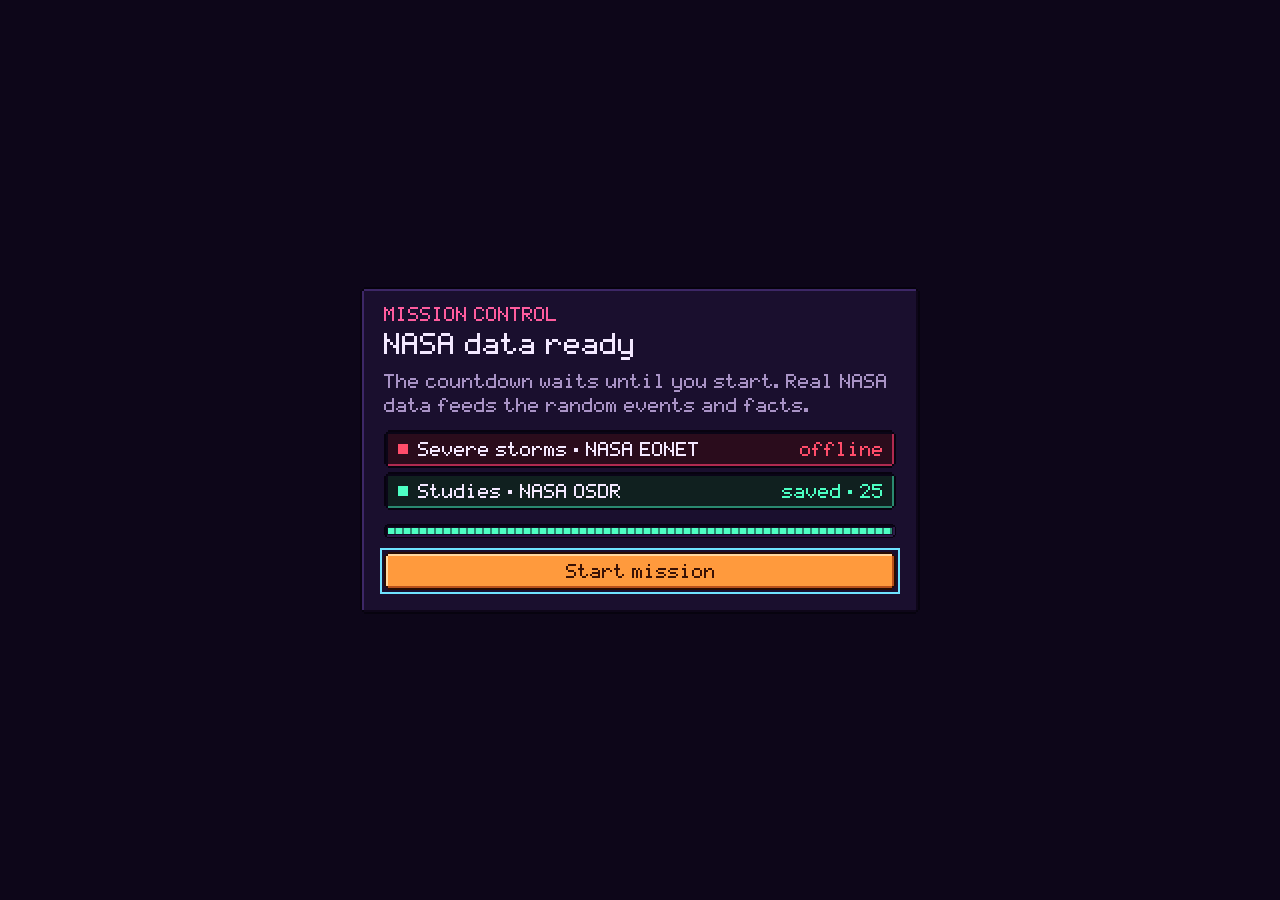
==== index.html @ 943d7151 "First Mission: On the Ground, pixel-art launch prep game Browser game for NASA Space Apps 2026 (Juni" ====
<!doctype html>
<html lang="en">
<head>
  <meta charset="utf-8">
  <meta name="viewport" content="width=device-width, initial-scale=1">
  <title>First Mission: On the Ground</title>
  <link rel="stylesheet" href="style.css">
</head>
<body>
  <main class="game">
    <header class="topbar">
      <div>
        <h1 class="px">First Mission: On the Ground</h1>
        <p id="level-name" class="px"></p>
      </div>
      <button id="mute-btn" class="icon-btn px" aria-label="Toggle sound">SOUND ON</button>
    </header>

    <div class="layout">
      <div class="col-main">
        <div class="scene-wrap">
          <canvas id="scene" width="640" height="360"></canvas>
          <div class="scene-wx"><span id="wx" class="px">NASA DATA: CONNECTING...</span></div>
          <div class="scene-timer"><span class="px">T-</span><strong id="timer" class="timer px">--:--</strong></div>
        </div>

        <section class="radio" aria-live="polite">
          <canvas id="portrait" width="48" height="48" aria-hidden="true"></canvas>
          <div class="radio-body">
            <p class="radio-who px">FLIGHT CONTROL · CH 1</p>
            <p id="radio"></p>
            <canvas id="radio-canvas" width="1" height="1" aria-hidden="true"></canvas>
          </div>
        </section>
      </div>

      <div class="col-side">
        <section class="hud">
          <div class="stat" id="stability-stat">
            <span class="stat-label px">Stability</span>
            <div class="bar"><div class="ghost"></div><div id="stability-bar" class="fill"></div></div>
          </div>
          <div class="stat" id="fuel-stat">
            <span class="stat-label px">Fuel</span>
            <div class="bar"><div class="ghost"></div><div id="fuel-bar" class="fill"></div></div>
          </div>
        </section>

        <section>
          <h2 class="px">Launch checklist</h2>
          <ul id="checklist" class="checklist"></ul>
          <button id="launch-btn" class="primary px" disabled>Request launch</button>
          <p id="status" class="pxw"></p>
        </section>

        <section>
          <h2 class="px">Supplies</h2>
          <div id="supplies" class="supplies"></div>
          <p id="hint" class="pxw"></p>
        </section>

        <details class="log">
          <summary><span class="px">Mission log</span></summary>
          <ol id="log"></ol>
        </details>
      </div>
    </div>

    <footer><span id="wx-credit">Connecting to NASA data feeds...</span> Art and sound generated in code.</footer>
  </main>

  <div id="flash" aria-hidden="true"></div>

  <div id="boot" class="overlay boot">
    <div class="overlay-box boot-box">
      <p class="overlay-kicker boot-kicker px">MISSION CONTROL</p>
      <h2 id="boot-title" class="px">Connecting to NASA</h2>
      <p class="boot-sub pxw">The countdown waits until you start. Real NASA data feeds the random events and facts.</p>
      <ul id="boot-list" class="boot-list">
        <li data-feed="flares"><span class="boot-dot"></span><span class="boot-name px">Solar flares · NASA DONKI</span><span class="boot-st px">connecting...</span></li>
        <li data-feed="storms"><span class="boot-dot"></span><span class="boot-name px">Severe storms · NASA EONET</span><span class="boot-st px">connecting...</span></li>
        <li data-feed="studies"><span class="boot-dot"></span><span class="boot-name px">Studies · NASA OSDR</span><span class="boot-st px">connecting...</span></li>
      </ul>
      <div class="boot-bar"><div></div></div>
      <button id="boot-start" class="primary px" disabled>Loading NASA data...</button>
      <button id="boot-skip" class="icon-btn px">Start without waiting</button>
    </div>
  </div>

  <div id="repair" class="overlay repair-overlay" hidden>
    <div class="overlay-box">
      <p class="overlay-kicker px">EMERGENCY REPAIR</p>
      <h2 id="repair-title" class="px"></h2>
      <canvas id="repair-canvas" width="640" height="320"></canvas>
      <p id="repair-help" class="pxw"></p>
      <div id="stamp" class="px" hidden></div>
    </div>
  </div>

  <div id="launch-count" class="overlay count-overlay" hidden aria-live="assertive"></div>

  <div id="end" class="overlay" hidden>
    <div class="overlay-box end-box">
      <p class="overlay-kicker px" id="end-kicker"></p>
      <h2 id="end-title" class="px"></h2>
      <p id="end-stars" class="stars"></p>
      <p id="end-msg" class="pxw"></p>
      <button id="end-btn" class="primary px"></button>
    </div>
  </div>

  <script src="src/config.js"></script>
  <script src="src/sfx.js"></script>
  <script src="src/pixeltext.js"></script>
  <script src="src/failures.js"></script>
  <script src="src/events.js"></script>
  <script src="data/osdr-studies.js"></script>
  <script src="src/levels.js"></script>
  <script src="src/minigames.js"></script>
  <script src="src/game.js"></script>
  <script src="src/render.js"></script>
  <script src="src/main.js"></script>
</body>
</html>
---- style.css ----
:root {
  --f-panel: url("data:image/svg+xml,%3Csvg%20xmlns%3D%22http%3A//www.w3.org/2000/svg%22%20width%3D%2212%22%20height%3D%2212%22%20shape-rendering%3D%22crispEdges%22%3E%3Crect%20x%3D%222%22%20y%3D%222%22%20width%3D%228%22%20height%3D%228%22%20fill%3D%22%231a0f2e%22/%3E%3Crect%20x%3D%222%22%20y%3D%221%22%20width%3D%228%22%20height%3D%221%22%20fill%3D%22%233d2766%22/%3E%3Crect%20x%3D%221%22%20y%3D%222%22%20width%3D%221%22%20height%3D%228%22%20fill%3D%22%233d2766%22/%3E%3Crect%20x%3D%222%22%20y%3D%2210%22%20width%3D%228%22%20height%3D%221%22%20fill%3D%22%230e0619%22/%3E%3Crect%20x%3D%2210%22%20y%3D%222%22%20width%3D%221%22%20height%3D%228%22%20fill%3D%22%230e0619%22/%3E%3Crect%20x%3D%222%22%20y%3D%220%22%20width%3D%228%22%20height%3D%221%22%20fill%3D%22%2307030f%22/%3E%3Crect%20x%3D%222%22%20y%3D%2211%22%20width%3D%228%22%20height%3D%221%22%20fill%3D%22%2307030f%22/%3E%3Crect%20x%3D%220%22%20y%3D%222%22%20width%3D%221%22%20height%3D%228%22%20fill%3D%22%2307030f%22/%3E%3Crect%20x%3D%2211%22%20y%3D%222%22%20width%3D%221%22%20height%3D%228%22%20fill%3D%22%2307030f%22/%3E%3Crect%20x%3D%221%22%20y%3D%221%22%20width%3D%221%22%20height%3D%221%22%20fill%3D%22%2307030f%22/%3E%3Crect%20x%3D%2210%22%20y%3D%221%22%20width%3D%221%22%20height%3D%221%22%20fill%3D%22%2307030f%22/%3E%3Crect%20x%3D%221%22%20y%3D%2210%22%20width%3D%221%22%20height%3D%221%22%20fill%3D%22%2307030f%22/%3E%3Crect%20x%3D%2210%22%20y%3D%2210%22%20width%3D%221%22%20height%3D%221%22%20fill%3D%22%2307030f%22/%3E%3C/svg%3E");
  --f-well: url("data:image/svg+xml,%3Csvg%20xmlns%3D%22http%3A//www.w3.org/2000/svg%22%20width%3D%2212%22%20height%3D%2212%22%20shape-rendering%3D%22crispEdges%22%3E%3Crect%20x%3D%222%22%20y%3D%222%22%20width%3D%228%22%20height%3D%228%22%20fill%3D%22%23140b25%22/%3E%3Crect%20x%3D%222%22%20y%3D%221%22%20width%3D%228%22%20height%3D%221%22%20fill%3D%22%230a0517%22/%3E%3Crect%20x%3D%221%22%20y%3D%222%22%20width%3D%221%22%20height%3D%228%22%20fill%3D%22%230a0517%22/%3E%3Crect%20x%3D%222%22%20y%3D%2210%22%20width%3D%228%22%20height%3D%221%22%20fill%3D%22%232c1c48%22/%3E%3Crect%20x%3D%2210%22%20y%3D%222%22%20width%3D%221%22%20height%3D%228%22%20fill%3D%22%232c1c48%22/%3E%3Crect%20x%3D%222%22%20y%3D%220%22%20width%3D%228%22%20height%3D%221%22%20fill%3D%22%2307030f%22/%3E%3Crect%20x%3D%222%22%20y%3D%2211%22%20width%3D%228%22%20height%3D%221%22%20fill%3D%22%2307030f%22/%3E%3Crect%20x%3D%220%22%20y%3D%222%22%20width%3D%221%22%20height%3D%228%22%20fill%3D%22%2307030f%22/%3E%3Crect%20x%3D%2211%22%20y%3D%222%22%20width%3D%221%22%20height%3D%228%22%20fill%3D%22%2307030f%22/%3E%3Crect%20x%3D%221%22%20y%3D%221%22%20width%3D%221%22%20height%3D%221%22%20fill%3D%22%2307030f%22/%3E%3Crect%20x%3D%2210%22%20y%3D%221%22%20width%3D%221%22%20height%3D%221%22%20fill%3D%22%2307030f%22/%3E%3Crect%20x%3D%221%22%20y%3D%2210%22%20width%3D%221%22%20height%3D%221%22%20fill%3D%22%2307030f%22/%3E%3Crect%20x%3D%2210%22%20y%3D%2210%22%20width%3D%221%22%20height%3D%221%22%20fill%3D%22%2307030f%22/%3E%3C/svg%3E");
  --f-well-ok: url("data:image/svg+xml,%3Csvg%20xmlns%3D%22http%3A//www.w3.org/2000/svg%22%20width%3D%2212%22%20height%3D%2212%22%20shape-rendering%3D%22crispEdges%22%3E%3Crect%20x%3D%222%22%20y%3D%222%22%20width%3D%228%22%20height%3D%228%22%20fill%3D%22%2310201f%22/%3E%3Crect%20x%3D%222%22%20y%3D%221%22%20width%3D%228%22%20height%3D%221%22%20fill%3D%22%230a0517%22/%3E%3Crect%20x%3D%221%22%20y%3D%222%22%20width%3D%221%22%20height%3D%228%22%20fill%3D%22%230a0517%22/%3E%3Crect%20x%3D%222%22%20y%3D%2210%22%20width%3D%228%22%20height%3D%221%22%20fill%3D%22%232a8a70%22/%3E%3Crect%20x%3D%2210%22%20y%3D%222%22%20width%3D%221%22%20height%3D%228%22%20fill%3D%22%232a8a70%22/%3E%3Crect%20x%3D%222%22%20y%3D%220%22%20width%3D%228%22%20height%3D%221%22%20fill%3D%22%2307030f%22/%3E%3Crect%20x%3D%222%22%20y%3D%2211%22%20width%3D%228%22%20height%3D%221%22%20fill%3D%22%2307030f%22/%3E%3Crect%20x%3D%220%22%20y%3D%222%22%20width%3D%221%22%20height%3D%228%22%20fill%3D%22%2307030f%22/%3E%3Crect%20x%3D%2211%22%20y%3D%222%22%20width%3D%221%22%20height%3D%228%22%20fill%3D%22%2307030f%22/%3E%3Crect%20x%3D%221%22%20y%3D%221%22%20width%3D%221%22%20height%3D%221%22%20fill%3D%22%2307030f%22/%3E%3Crect%20x%3D%2210%22%20y%3D%221%22%20width%3D%221%22%20height%3D%221%22%20fill%3D%22%2307030f%22/%3E%3Crect%20x%3D%221%22%20y%3D%2210%22%20width%3D%221%22%20height%3D%221%22%20fill%3D%22%2307030f%22/%3E%3Crect%20x%3D%2210%22%20y%3D%2210%22%20width%3D%221%22%20height%3D%221%22%20fill%3D%22%2307030f%22/%3E%3C/svg%3E");
  --f-well-bad: url("data:image/svg+xml,%3Csvg%20xmlns%3D%22http%3A//www.w3.org/2000/svg%22%20width%3D%2212%22%20height%3D%2212%22%20shape-rendering%3D%22crispEdges%22%3E%3Crect%20x%3D%222%22%20y%3D%222%22%20width%3D%228%22%20height%3D%228%22%20fill%3D%22%232a0c1c%22/%3E%3Crect%20x%3D%222%22%20y%3D%221%22%20width%3D%228%22%20height%3D%221%22%20fill%3D%22%230a0517%22/%3E%3Crect%20x%3D%221%22%20y%3D%222%22%20width%3D%221%22%20height%3D%228%22%20fill%3D%22%230a0517%22/%3E%3Crect%20x%3D%222%22%20y%3D%2210%22%20width%3D%228%22%20height%3D%221%22%20fill%3D%22%23b02a50%22/%3E%3Crect%20x%3D%2210%22%20y%3D%222%22%20width%3D%221%22%20height%3D%228%22%20fill%3D%22%23b02a50%22/%3E%3Crect%20x%3D%222%22%20y%3D%220%22%20width%3D%228%22%20height%3D%221%22%20fill%3D%22%2307030f%22/%3E%3Crect%20x%3D%222%22%20y%3D%2211%22%20width%3D%228%22%20height%3D%221%22%20fill%3D%22%2307030f%22/%3E%3Crect%20x%3D%220%22%20y%3D%222%22%20width%3D%221%22%20height%3D%228%22%20fill%3D%22%2307030f%22/%3E%3Crect%20x%3D%2211%22%20y%3D%222%22%20width%3D%221%22%20height%3D%228%22%20fill%3D%22%2307030f%22/%3E%3Crect%20x%3D%221%22%20y%3D%221%22%20width%3D%221%22%20height%3D%221%22%20fill%3D%22%2307030f%22/%3E%3Crect%20x%3D%2210%22%20y%3D%221%22%20width%3D%221%22%20height%3D%221%22%20fill%3D%22%2307030f%22/%3E%3Crect%20x%3D%221%22%20y%3D%2210%22%20width%3D%221%22%20height%3D%221%22%20fill%3D%22%2307030f%22/%3E%3Crect%20x%3D%2210%22%20y%3D%2210%22%20width%3D%221%22%20height%3D%221%22%20fill%3D%22%2307030f%22/%3E%3C/svg%3E");
  --f-well-scan: url("data:image/svg+xml,%3Csvg%20xmlns%3D%22http%3A//www.w3.org/2000/svg%22%20width%3D%2212%22%20height%3D%2212%22%20shape-rendering%3D%22crispEdges%22%3E%3Crect%20x%3D%222%22%20y%3D%222%22%20width%3D%228%22%20height%3D%228%22%20fill%3D%22%230f1a2c%22/%3E%3Crect%20x%3D%222%22%20y%3D%221%22%20width%3D%228%22%20height%3D%221%22%20fill%3D%22%230a0517%22/%3E%3Crect%20x%3D%221%22%20y%3D%222%22%20width%3D%221%22%20height%3D%228%22%20fill%3D%22%230a0517%22/%3E%3Crect%20x%3D%222%22%20y%3D%2210%22%20width%3D%228%22%20height%3D%221%22%20fill%3D%22%233a8ab0%22/%3E%3Crect%20x%3D%2210%22%20y%3D%222%22%20width%3D%221%22%20height%3D%228%22%20fill%3D%22%233a8ab0%22/%3E%3Crect%20x%3D%222%22%20y%3D%220%22%20width%3D%228%22%20height%3D%221%22%20fill%3D%22%2307030f%22/%3E%3Crect%20x%3D%222%22%20y%3D%2211%22%20width%3D%228%22%20height%3D%221%22%20fill%3D%22%2307030f%22/%3E%3Crect%20x%3D%220%22%20y%3D%222%22%20width%3D%221%22%20height%3D%228%22%20fill%3D%22%2307030f%22/%3E%3Crect%20x%3D%2211%22%20y%3D%222%22%20width%3D%221%22%20height%3D%228%22%20fill%3D%22%2307030f%22/%3E%3Crect%20x%3D%221%22%20y%3D%221%22%20width%3D%221%22%20height%3D%221%22%20fill%3D%22%2307030f%22/%3E%3Crect%20x%3D%2210%22%20y%3D%221%22%20width%3D%221%22%20height%3D%221%22%20fill%3D%22%2307030f%22/%3E%3Crect%20x%3D%221%22%20y%3D%2210%22%20width%3D%221%22%20height%3D%221%22%20fill%3D%22%2307030f%22/%3E%3Crect%20x%3D%2210%22%20y%3D%2210%22%20width%3D%221%22%20height%3D%221%22%20fill%3D%22%2307030f%22/%3E%3C/svg%3E");
  --f-well-warn: url("data:image/svg+xml,%3Csvg%20xmlns%3D%22http%3A//www.w3.org/2000/svg%22%20width%3D%2212%22%20height%3D%2212%22%20shape-rendering%3D%22crispEdges%22%3E%3Crect%20x%3D%222%22%20y%3D%222%22%20width%3D%228%22%20height%3D%228%22%20fill%3D%22%23221a0c%22/%3E%3Crect%20x%3D%222%22%20y%3D%221%22%20width%3D%228%22%20height%3D%221%22%20fill%3D%22%230a0517%22/%3E%3Crect%20x%3D%221%22%20y%3D%222%22%20width%3D%221%22%20height%3D%228%22%20fill%3D%22%230a0517%22/%3E%3Crect%20x%3D%222%22%20y%3D%2210%22%20width%3D%228%22%20height%3D%221%22%20fill%3D%22%23b08a2a%22/%3E%3Crect%20x%3D%2210%22%20y%3D%222%22%20width%3D%221%22%20height%3D%228%22%20fill%3D%22%23b08a2a%22/%3E%3Crect%20x%3D%222%22%20y%3D%220%22%20width%3D%228%22%20height%3D%221%22%20fill%3D%22%2307030f%22/%3E%3Crect%20x%3D%222%22%20y%3D%2211%22%20width%3D%228%22%20height%3D%221%22%20fill%3D%22%2307030f%22/%3E%3Crect%20x%3D%220%22%20y%3D%222%22%20width%3D%221%22%20height%3D%228%22%20fill%3D%22%2307030f%22/%3E%3Crect%20x%3D%2211%22%20y%3D%222%22%20width%3D%221%22%20height%3D%228%22%20fill%3D%22%2307030f%22/%3E%3Crect%20x%3D%221%22%20y%3D%221%22%20width%3D%221%22%20height%3D%221%22%20fill%3D%22%2307030f%22/%3E%3Crect%20x%3D%2210%22%20y%3D%221%22%20width%3D%221%22%20height%3D%221%22%20fill%3D%22%2307030f%22/%3E%3Crect%20x%3D%221%22%20y%3D%2210%22%20width%3D%221%22%20height%3D%221%22%20fill%3D%22%2307030f%22/%3E%3Crect%20x%3D%2210%22%20y%3D%2210%22%20width%3D%221%22%20height%3D%221%22%20fill%3D%22%2307030f%22/%3E%3C/svg%3E");
  --f-btn: url("data:image/svg+xml,%3Csvg%20xmlns%3D%22http%3A//www.w3.org/2000/svg%22%20width%3D%2212%22%20height%3D%2212%22%20shape-rendering%3D%22crispEdges%22%3E%3Crect%20x%3D%222%22%20y%3D%222%22%20width%3D%228%22%20height%3D%228%22%20fill%3D%22%232e1b4d%22/%3E%3Crect%20x%3D%222%22%20y%3D%221%22%20width%3D%228%22%20height%3D%221%22%20fill%3D%22%236a4a9a%22/%3E%3Crect%20x%3D%221%22%20y%3D%222%22%20width%3D%221%22%20height%3D%228%22%20fill%3D%22%236a4a9a%22/%3E%3Crect%20x%3D%222%22%20y%3D%2210%22%20width%3D%228%22%20height%3D%221%22%20fill%3D%22%23170d2a%22/%3E%3Crect%20x%3D%2210%22%20y%3D%222%22%20width%3D%221%22%20height%3D%228%22%20fill%3D%22%23170d2a%22/%3E%3Crect%20x%3D%222%22%20y%3D%220%22%20width%3D%228%22%20height%3D%221%22%20fill%3D%22%2307030f%22/%3E%3Crect%20x%3D%222%22%20y%3D%2211%22%20width%3D%228%22%20height%3D%221%22%20fill%3D%22%2307030f%22/%3E%3Crect%20x%3D%220%22%20y%3D%222%22%20width%3D%221%22%20height%3D%228%22%20fill%3D%22%2307030f%22/%3E%3Crect%20x%3D%2211%22%20y%3D%222%22%20width%3D%221%22%20height%3D%228%22%20fill%3D%22%2307030f%22/%3E%3Crect%20x%3D%221%22%20y%3D%221%22%20width%3D%221%22%20height%3D%221%22%20fill%3D%22%2307030f%22/%3E%3Crect%20x%3D%2210%22%20y%3D%221%22%20width%3D%221%22%20height%3D%221%22%20fill%3D%22%2307030f%22/%3E%3Crect%20x%3D%221%22%20y%3D%2210%22%20width%3D%221%22%20height%3D%221%22%20fill%3D%22%2307030f%22/%3E%3Crect%20x%3D%2210%22%20y%3D%2210%22%20width%3D%221%22%20height%3D%221%22%20fill%3D%22%2307030f%22/%3E%3C/svg%3E");
  --f-btn-hi: url("data:image/svg+xml,%3Csvg%20xmlns%3D%22http%3A//www.w3.org/2000/svg%22%20width%3D%2212%22%20height%3D%2212%22%20shape-rendering%3D%22crispEdges%22%3E%3Crect%20x%3D%222%22%20y%3D%222%22%20width%3D%228%22%20height%3D%228%22%20fill%3D%22%233d2566%22/%3E%3Crect%20x%3D%222%22%20y%3D%221%22%20width%3D%228%22%20height%3D%221%22%20fill%3D%22%239a78cf%22/%3E%3Crect%20x%3D%221%22%20y%3D%222%22%20width%3D%221%22%20height%3D%228%22%20fill%3D%22%239a78cf%22/%3E%3Crect%20x%3D%222%22%20y%3D%2210%22%20width%3D%228%22%20height%3D%221%22%20fill%3D%22%231d1036%22/%3E%3Crect%20x%3D%2210%22%20y%3D%222%22%20width%3D%221%22%20height%3D%228%22%20fill%3D%22%231d1036%22/%3E%3Crect%20x%3D%222%22%20y%3D%220%22%20width%3D%228%22%20height%3D%221%22%20fill%3D%22%2307030f%22/%3E%3Crect%20x%3D%222%22%20y%3D%2211%22%20width%3D%228%22%20height%3D%221%22%20fill%3D%22%2307030f%22/%3E%3Crect%20x%3D%220%22%20y%3D%222%22%20width%3D%221%22%20height%3D%228%22%20fill%3D%22%2307030f%22/%3E%3Crect%20x%3D%2211%22%20y%3D%222%22%20width%3D%221%22%20height%3D%228%22%20fill%3D%22%2307030f%22/%3E%3Crect%20x%3D%221%22%20y%3D%221%22%20width%3D%221%22%20height%3D%221%22%20fill%3D%22%2307030f%22/%3E%3Crect%20x%3D%2210%22%20y%3D%221%22%20width%3D%221%22%20height%3D%221%22%20fill%3D%22%2307030f%22/%3E%3Crect%20x%3D%221%22%20y%3D%2210%22%20width%3D%221%22%20height%3D%221%22%20fill%3D%22%2307030f%22/%3E%3Crect%20x%3D%2210%22%20y%3D%2210%22%20width%3D%221%22%20height%3D%221%22%20fill%3D%22%2307030f%22/%3E%3C/svg%3E");
  --f-btn-down: url("data:image/svg+xml,%3Csvg%20xmlns%3D%22http%3A//www.w3.org/2000/svg%22%20width%3D%2212%22%20height%3D%2212%22%20shape-rendering%3D%22crispEdges%22%3E%3Crect%20x%3D%222%22%20y%3D%222%22%20width%3D%228%22%20height%3D%228%22%20fill%3D%22%2324153d%22/%3E%3Crect%20x%3D%222%22%20y%3D%221%22%20width%3D%228%22%20height%3D%221%22%20fill%3D%22%23170d2a%22/%3E%3Crect%20x%3D%221%22%20y%3D%222%22%20width%3D%221%22%20height%3D%228%22%20fill%3D%22%23170d2a%22/%3E%3Crect%20x%3D%222%22%20y%3D%2210%22%20width%3D%228%22%20height%3D%221%22%20fill%3D%22%234a3270%22/%3E%3Crect%20x%3D%2210%22%20y%3D%222%22%20width%3D%221%22%20height%3D%228%22%20fill%3D%22%234a3270%22/%3E%3Crect%20x%3D%222%22%20y%3D%220%22%20width%3D%228%22%20height%3D%221%22%20fill%3D%22%2307030f%22/%3E%3Crect%20x%3D%222%22%20y%3D%2211%22%20width%3D%228%22%20height%3D%221%22%20fill%3D%22%2307030f%22/%3E%3Crect%20x%3D%220%22%20y%3D%222%22%20width%3D%221%22%20height%3D%228%22%20fill%3D%22%2307030f%22/%3E%3Crect%20x%3D%2211%22%20y%3D%222%22%20width%3D%221%22%20height%3D%228%22%20fill%3D%22%2307030f%22/%3E%3Crect%20x%3D%221%22%20y%3D%221%22%20width%3D%221%22%20height%3D%221%22%20fill%3D%22%2307030f%22/%3E%3Crect%20x%3D%2210%22%20y%3D%221%22%20width%3D%221%22%20height%3D%221%22%20fill%3D%22%2307030f%22/%3E%3Crect%20x%3D%221%22%20y%3D%2210%22%20width%3D%221%22%20height%3D%221%22%20fill%3D%22%2307030f%22/%3E%3Crect%20x%3D%2210%22%20y%3D%2210%22%20width%3D%221%22%20height%3D%221%22%20fill%3D%22%2307030f%22/%3E%3C/svg%3E");
  --f-primary: url("data:image/svg+xml,%3Csvg%20xmlns%3D%22http%3A//www.w3.org/2000/svg%22%20width%3D%2212%22%20height%3D%2212%22%20shape-rendering%3D%22crispEdges%22%3E%3Crect%20x%3D%222%22%20y%3D%222%22%20width%3D%228%22%20height%3D%228%22%20fill%3D%22%23ff9a3d%22/%3E%3Crect%20x%3D%222%22%20y%3D%221%22%20width%3D%228%22%20height%3D%221%22%20fill%3D%22%23ffd8a0%22/%3E%3Crect%20x%3D%221%22%20y%3D%222%22%20width%3D%221%22%20height%3D%228%22%20fill%3D%22%23ffd8a0%22/%3E%3Crect%20x%3D%222%22%20y%3D%2210%22%20width%3D%228%22%20height%3D%221%22%20fill%3D%22%23b8501a%22/%3E%3Crect%20x%3D%2210%22%20y%3D%222%22%20width%3D%221%22%20height%3D%228%22%20fill%3D%22%23b8501a%22/%3E%3Crect%20x%3D%222%22%20y%3D%220%22%20width%3D%228%22%20height%3D%221%22%20fill%3D%22%232a0c02%22/%3E%3Crect%20x%3D%222%22%20y%3D%2211%22%20width%3D%228%22%20height%3D%221%22%20fill%3D%22%232a0c02%22/%3E%3Crect%20x%3D%220%22%20y%3D%222%22%20width%3D%221%22%20height%3D%228%22%20fill%3D%22%232a0c02%22/%3E%3Crect%20x%3D%2211%22%20y%3D%222%22%20width%3D%221%22%20height%3D%228%22%20fill%3D%22%232a0c02%22/%3E%3Crect%20x%3D%221%22%20y%3D%221%22%20width%3D%221%22%20height%3D%221%22%20fill%3D%22%232a0c02%22/%3E%3Crect%20x%3D%2210%22%20y%3D%221%22%20width%3D%221%22%20height%3D%221%22%20fill%3D%22%232a0c02%22/%3E%3Crect%20x%3D%221%22%20y%3D%2210%22%20width%3D%221%22%20height%3D%221%22%20fill%3D%22%232a0c02%22/%3E%3Crect%20x%3D%2210%22%20y%3D%2210%22%20width%3D%221%22%20height%3D%221%22%20fill%3D%22%232a0c02%22/%3E%3C/svg%3E");
  --f-primary-hi: url("data:image/svg+xml,%3Csvg%20xmlns%3D%22http%3A//www.w3.org/2000/svg%22%20width%3D%2212%22%20height%3D%2212%22%20shape-rendering%3D%22crispEdges%22%3E%3Crect%20x%3D%222%22%20y%3D%222%22%20width%3D%228%22%20height%3D%228%22%20fill%3D%22%23ffb066%22/%3E%3Crect%20x%3D%222%22%20y%3D%221%22%20width%3D%228%22%20height%3D%221%22%20fill%3D%22%23ffe8c8%22/%3E%3Crect%20x%3D%221%22%20y%3D%222%22%20width%3D%221%22%20height%3D%228%22%20fill%3D%22%23ffe8c8%22/%3E%3Crect%20x%3D%222%22%20y%3D%2210%22%20width%3D%228%22%20height%3D%221%22%20fill%3D%22%23c86020%22/%3E%3Crect%20x%3D%2210%22%20y%3D%222%22%20width%3D%221%22%20height%3D%228%22%20fill%3D%22%23c86020%22/%3E%3Crect%20x%3D%222%22%20y%3D%220%22%20width%3D%228%22%20height%3D%221%22%20fill%3D%22%232a0c02%22/%3E%3Crect%20x%3D%222%22%20y%3D%2211%22%20width%3D%228%22%20height%3D%221%22%20fill%3D%22%232a0c02%22/%3E%3Crect%20x%3D%220%22%20y%3D%222%22%20width%3D%221%22%20height%3D%228%22%20fill%3D%22%232a0c02%22/%3E%3Crect%20x%3D%2211%22%20y%3D%222%22%20width%3D%221%22%20height%3D%228%22%20fill%3D%22%232a0c02%22/%3E%3Crect%20x%3D%221%22%20y%3D%221%22%20width%3D%221%22%20height%3D%221%22%20fill%3D%22%232a0c02%22/%3E%3Crect%20x%3D%2210%22%20y%3D%221%22%20width%3D%221%22%20height%3D%221%22%20fill%3D%22%232a0c02%22/%3E%3Crect%20x%3D%221%22%20y%3D%2210%22%20width%3D%221%22%20height%3D%221%22%20fill%3D%22%232a0c02%22/%3E%3Crect%20x%3D%2210%22%20y%3D%2210%22%20width%3D%221%22%20height%3D%221%22%20fill%3D%22%232a0c02%22/%3E%3C/svg%3E");
  --f-primary-down: url("data:image/svg+xml,%3Csvg%20xmlns%3D%22http%3A//www.w3.org/2000/svg%22%20width%3D%2212%22%20height%3D%2212%22%20shape-rendering%3D%22crispEdges%22%3E%3Crect%20x%3D%222%22%20y%3D%222%22%20width%3D%228%22%20height%3D%228%22%20fill%3D%22%23f08a30%22/%3E%3Crect%20x%3D%222%22%20y%3D%221%22%20width%3D%228%22%20height%3D%221%22%20fill%3D%22%23b8501a%22/%3E%3Crect%20x%3D%221%22%20y%3D%222%22%20width%3D%221%22%20height%3D%228%22%20fill%3D%22%23b8501a%22/%3E%3Crect%20x%3D%222%22%20y%3D%2210%22%20width%3D%228%22%20height%3D%221%22%20fill%3D%22%23ffd8a0%22/%3E%3Crect%20x%3D%2210%22%20y%3D%222%22%20width%3D%221%22%20height%3D%228%22%20fill%3D%22%23ffd8a0%22/%3E%3Crect%20x%3D%222%22%20y%3D%220%22%20width%3D%228%22%20height%3D%221%22%20fill%3D%22%232a0c02%22/%3E%3Crect%20x%3D%222%22%20y%3D%2211%22%20width%3D%228%22%20height%3D%221%22%20fill%3D%22%232a0c02%22/%3E%3Crect%20x%3D%220%22%20y%3D%222%22%20width%3D%221%22%20height%3D%228%22%20fill%3D%22%232a0c02%22/%3E%3Crect%20x%3D%2211%22%20y%3D%222%22%20width%3D%221%22%20height%3D%228%22%20fill%3D%22%232a0c02%22/%3E%3Crect%20x%3D%221%22%20y%3D%221%22%20width%3D%221%22%20height%3D%221%22%20fill%3D%22%232a0c02%22/%3E%3Crect%20x%3D%2210%22%20y%3D%221%22%20width%3D%221%22%20height%3D%221%22%20fill%3D%22%232a0c02%22/%3E%3Crect%20x%3D%221%22%20y%3D%2210%22%20width%3D%221%22%20height%3D%221%22%20fill%3D%22%232a0c02%22/%3E%3Crect%20x%3D%2210%22%20y%3D%2210%22%20width%3D%221%22%20height%3D%221%22%20fill%3D%22%232a0c02%22/%3E%3C/svg%3E");
  --f-alarm: url("data:image/svg+xml,%3Csvg%20xmlns%3D%22http%3A//www.w3.org/2000/svg%22%20width%3D%2212%22%20height%3D%2212%22%20shape-rendering%3D%22crispEdges%22%3E%3Crect%20x%3D%222%22%20y%3D%222%22%20width%3D%228%22%20height%3D%228%22%20fill%3D%22%232a0c1c%22/%3E%3Crect%20x%3D%222%22%20y%3D%221%22%20width%3D%228%22%20height%3D%221%22%20fill%3D%22%23a0284c%22/%3E%3Crect%20x%3D%221%22%20y%3D%222%22%20width%3D%221%22%20height%3D%228%22%20fill%3D%22%23a0284c%22/%3E%3Crect%20x%3D%222%22%20y%3D%2210%22%20width%3D%228%22%20height%3D%221%22%20fill%3D%22%23140510%22/%3E%3Crect%20x%3D%2210%22%20y%3D%222%22%20width%3D%221%22%20height%3D%228%22%20fill%3D%22%23140510%22/%3E%3Crect%20x%3D%222%22%20y%3D%220%22%20width%3D%228%22%20height%3D%221%22%20fill%3D%22%2307030f%22/%3E%3Crect%20x%3D%222%22%20y%3D%2211%22%20width%3D%228%22%20height%3D%221%22%20fill%3D%22%2307030f%22/%3E%3Crect%20x%3D%220%22%20y%3D%222%22%20width%3D%221%22%20height%3D%228%22%20fill%3D%22%2307030f%22/%3E%3Crect%20x%3D%2211%22%20y%3D%222%22%20width%3D%221%22%20height%3D%228%22%20fill%3D%22%2307030f%22/%3E%3Crect%20x%3D%221%22%20y%3D%221%22%20width%3D%221%22%20height%3D%221%22%20fill%3D%22%2307030f%22/%3E%3Crect%20x%3D%2210%22%20y%3D%221%22%20width%3D%221%22%20height%3D%221%22%20fill%3D%22%2307030f%22/%3E%3Crect%20x%3D%221%22%20y%3D%2210%22%20width%3D%221%22%20height%3D%221%22%20fill%3D%22%2307030f%22/%3E%3Crect%20x%3D%2210%22%20y%3D%2210%22%20width%3D%221%22%20height%3D%221%22%20fill%3D%22%2307030f%22/%3E%3C/svg%3E");
  --f-screen: url("data:image/svg+xml,%3Csvg%20xmlns%3D%22http%3A//www.w3.org/2000/svg%22%20width%3D%2212%22%20height%3D%2212%22%20shape-rendering%3D%22crispEdges%22%3E%3Crect%20x%3D%222%22%20y%3D%222%22%20width%3D%228%22%20height%3D%228%22%20fill%3D%22%231a0b33%22/%3E%3Crect%20x%3D%222%22%20y%3D%221%22%20width%3D%228%22%20height%3D%221%22%20fill%3D%22%235c3a8c%22/%3E%3Crect%20x%3D%221%22%20y%3D%222%22%20width%3D%221%22%20height%3D%228%22%20fill%3D%22%235c3a8c%22/%3E%3Crect%20x%3D%222%22%20y%3D%2210%22%20width%3D%228%22%20height%3D%221%22%20fill%3D%22%230e0619%22/%3E%3Crect%20x%3D%2210%22%20y%3D%222%22%20width%3D%221%22%20height%3D%228%22%20fill%3D%22%230e0619%22/%3E%3Crect%20x%3D%222%22%20y%3D%220%22%20width%3D%228%22%20height%3D%221%22%20fill%3D%22%2307030f%22/%3E%3Crect%20x%3D%222%22%20y%3D%2211%22%20width%3D%228%22%20height%3D%221%22%20fill%3D%22%2307030f%22/%3E%3Crect%20x%3D%220%22%20y%3D%222%22%20width%3D%221%22%20height%3D%228%22%20fill%3D%22%2307030f%22/%3E%3Crect%20x%3D%2211%22%20y%3D%222%22%20width%3D%221%22%20height%3D%228%22%20fill%3D%22%2307030f%22/%3E%3Crect%20x%3D%221%22%20y%3D%221%22%20width%3D%221%22%20height%3D%221%22%20fill%3D%22%2307030f%22/%3E%3Crect%20x%3D%2210%22%20y%3D%221%22%20width%3D%221%22%20height%3D%221%22%20fill%3D%22%2307030f%22/%3E%3Crect%20x%3D%221%22%20y%3D%2210%22%20width%3D%221%22%20height%3D%221%22%20fill%3D%22%2307030f%22/%3E%3Crect%20x%3D%2210%22%20y%3D%2210%22%20width%3D%221%22%20height%3D%221%22%20fill%3D%22%2307030f%22/%3E%3C/svg%3E");
}

/* First Mission: On the Ground.
   Look: a pixel-art game UI. Panels and buttons use 9-slice pixel frames (notched corners, light
   top-left bevel, dark bottom-right) from the --f-* images above. Labels use the hand-made pixel font
   (src/pixeltext.js, class "px"). Long text stays in a plain readable sans-serif.
   Color roles: orange = action, mint = OK, red = fault, cyan = scanning, yellow = re-check. */
:root {
  color-scheme: dark;
  --bg: #0d0619;
  --text: #f3e8ff;
  --muted: #a993c6;
  --dim: #6e5a8c;
  --accent: #ff9a3d;
  --pink: #ff5c9e;
  --bad: #ff4d6a;
  --good: #4dffc3;
  --cyan: #6fe3ff;
  --warn: #ffd34d;
  --px: 2;
  --sans: system-ui, -apple-system, 'Segoe UI', Roboto, Ubuntu, sans-serif;
}

* { box-sizing: border-box; }

body {
  margin: 0;
  background: var(--bg);
  color: var(--text);
  font-family: var(--sans);
  font-size: 15px;
  line-height: 1.5;
}

/* ---------- Pixel text ---------- */
.px {
  font-size: 0 !important; line-height: 0 !important; letter-spacing: 0 !important;
  background-repeat: no-repeat; background-position: center; background-size: var(--pxw) var(--pxh);
  image-rendering: pixelated;
}
/* .pxw: wrapped pixel text for sentences; height follows the drawn lines. */
.pxw { font-size: 0 !important; line-height: 0 !important; display: block; height: var(--pxh, 14px); background-repeat: no-repeat; background-position: left top; background-size: var(--pxw) var(--pxh); image-rendering: pixelated; }
span.px, p.px, h1.px, h2.px, strong.px, em.px { display: inline-block; width: var(--pxw); height: var(--pxh); padding: 0; }
p.px, h1.px, h2.px { display: block; }

/* ---------- Frames ---------- */
.frame, section, .log, .scene-wrap, .overlay-box {
  border: 6px solid transparent;
  border-image: var(--f-panel) 3 fill / 6px stretch;
  background: none;
}

/* ---------- Layout ---------- */
.game { max-width: 1240px; margin: 0 auto; padding: 16px; }
.topbar { display: flex; align-items: center; justify-content: space-between; gap: 12px; flex-wrap: wrap; margin-bottom: 14px; }
h1 { --px: 3; color: var(--text); margin: 0; }
#level-name { color: var(--accent); margin: 8px 0 0; }

.layout { display: grid; gap: 12px; }
.col-main, .col-side { display: grid; gap: 12px; align-content: start; min-width: 0; }
@media (min-width: 920px) {
  .layout { grid-template-columns: minmax(0, 1.55fr) minmax(340px, 1fr); }
  .col-main { position: sticky; top: 16px; }
}

section, .log { padding: 10px 12px; }
section[hidden] { display: none; }
h2 { color: var(--accent); margin: 0 0 12px; }

/* ---------- Scene ---------- */
.scene-wrap { position: relative; border-image-source: var(--f-screen); padding: 0; }
#scene { display: block; width: 100%; aspect-ratio: 16 / 9; image-rendering: pixelated; }
.scene-timer {
  position: absolute; top: 10px; right: 10px; display: flex; align-items: flex-end; gap: 4px;
  padding: 6px 8px; border: 6px solid transparent; border-image: var(--f-well) 3 fill / 6px stretch;
}
.scene-timer > span { --px: 2; color: var(--muted); }
.timer { --px: 5; color: var(--accent); }
.timer.danger { color: var(--bad); animation: blink 1s steps(1) infinite; }
@media (max-width: 600px) { .timer { --px: 3; } }

.scene-wx {
  position: absolute; bottom: 10px; left: 10px; padding: 5px 7px;
  border: 6px solid transparent; border-image: var(--f-well) 3 fill / 6px stretch; color: var(--muted);
  font-size: 0; line-height: 0;
}
.scene-wx.live { border-image-source: var(--f-well-ok); color: var(--good); }
.scene-wx.offline { border-image-source: var(--f-well-bad); color: var(--bad); }
.scene-wx .px { --px: 2; }
@media (max-width: 700px) { .scene-wx .px { --px: 1; } }

/* ---------- Radio ---------- */
.radio { display: grid; grid-template-columns: 108px 1fr; gap: 14px; align-items: start; min-height: 108px; }
#portrait { width: 72px; height: 72px; image-rendering: pixelated; display: block; border: 6px solid transparent; border-image: var(--f-well) 3 fill / 6px stretch; box-sizing: content-box; width: 96px; height: 96px; }
.radio-who { color: var(--pink); margin: 2px 0 10px; }
/* Radio: the text stays in #radio for screen readers; #radio-canvas shows it in the pixel font. */
#radio { position: absolute; width: 1px; height: 1px; overflow: hidden; clip-path: inset(50%); margin: 0; }
#radio-canvas { display: block; image-rendering: pixelated; }
.radio-body { min-width: 0; }
body.alarm .radio { border-image-source: var(--f-alarm); }
body.alarm .radio-who { color: var(--bad); }

/* ---------- Stats ---------- */
.hud { display: grid; gap: 14px; grid-template-columns: 1fr 1fr; }
.stat { position: relative; }
.stat-label { color: var(--muted); }
.bar { position: relative; height: 18px; margin-top: 8px; border: 4px solid transparent; border-image: var(--f-well) 3 fill / 4px stretch; }
.bar .fill, .bar .ghost { position: absolute; left: 0; top: 0; bottom: 0; width: 100%; }
.bar .fill { background: repeating-linear-gradient(90deg, var(--good) 0 6px, #2a8a70 6px 8px); transition: width 0.15s ease-out; }
/* Damage trail: the ghost waits, then drains, so hits read clearly. */
.bar .ghost { background: var(--pink); transition: width 0.6s ease-out 0.35s; }
.bar.low .fill { background: repeating-linear-gradient(90deg, var(--bad) 0 6px, #8a2040 6px 8px); animation: blink 0.6s steps(1) infinite; }
.delta { --px: 2; position: absolute; right: 0; top: -6px; pointer-events: none; animation: float-up 1.1s ease-out forwards; }
.delta.down { color: var(--bad); }
.delta.up { color: var(--good); }
@keyframes float-up { from { transform: translateY(6px); opacity: 0; } 15% { opacity: 1; transform: none; } to { transform: translateY(-22px); opacity: 0; } }

/* ---------- Buttons ---------- */
button {
  font: inherit; color: var(--text); cursor: pointer;
  /* No "fill" here: the pixel-font label is a background image and must not be painted over. */
  border: 6px solid transparent; border-image: var(--f-btn) 3 / 6px stretch;
  background-color: #2e1b4d; background-clip: padding-box; padding: 0 12px;
  min-width: calc(var(--pxw, 0px) + 36px); height: calc(var(--pxh, 14px) + 24px);
}
button:hover:not(:disabled) { border-image-source: var(--f-btn-hi); background-color: #3d2566; }
button:active:not(:disabled) { border-image-source: var(--f-btn-down); background-color: #24153d; background-position: center calc(50% + 2px); }
button:focus-visible { outline: 2px solid var(--cyan); outline-offset: 2px; }
button:disabled { cursor: default; opacity: 0.45; }
button.primary { color: #3a1205; border-image-source: var(--f-primary); background-color: #ff9a3d; }
button.primary:hover:not(:disabled) { border-image-source: var(--f-primary-hi); background-color: #ffb066; }
button.primary:active:not(:disabled) { border-image-source: var(--f-primary-down); background-color: #f08a30; }
.icon-btn { --px: 2; }

/* ---------- Checklist ---------- */
.checklist { list-style: none; padding: 0; margin: 0 0 12px; display: grid; gap: 4px; }
.checklist li {
  position: relative; overflow: hidden;
  /* Flex + wrap: when the row is too narrow, status and button wrap to a second line instead of being clipped. */
  display: flex; flex-wrap: wrap; align-items: center; gap: 6px 10px;
  padding: 4px 6px 4px 8px; border: 6px solid transparent; border-image: var(--f-well) 3 fill / 6px stretch;
}
.checklist li > * { position: relative; z-index: 1; } /* above the scan beam */
.checklist .lamp { flex: none; width: 10px; height: 10px; background: var(--dim); box-shadow: inset 2px 2px 0 rgba(255, 255, 255, 0.3); }
.checklist .sys { color: var(--text); flex: none; margin-right: auto; }
/* Status + button move together; if the row wraps they drop to a second line, right-aligned. */
.checklist .ctl { display: flex; align-items: center; gap: 10px; margin-left: auto; flex: none; }
.checklist .st { color: var(--muted); }
.checklist button { --px: 2; }
.checklist button[hidden] { display: none; }
.checklist li.lamp-ok { border-image-source: var(--f-well-ok); }
.checklist li.lamp-ok .lamp { background: var(--good); }
.checklist li.lamp-ok .st { color: var(--good); }
.checklist li.lamp-fail { border-image-source: var(--f-well-bad); }
.checklist li.lamp-fail .lamp { background: var(--bad); animation: blink 0.5s steps(1) infinite; }
.checklist li.lamp-fail .st { color: var(--bad); }
.checklist li.lamp-repair .lamp { background: var(--accent); }
.checklist li.lamp-repair .st { color: var(--accent); }
.checklist li.lamp-verify { border-image-source: var(--f-well-warn); }
.checklist li.lamp-verify .lamp { background: var(--warn); }
.checklist li.lamp-verify .st { color: var(--warn); }
.checklist li.scanning { border-image-source: var(--f-well-scan); }
/* Scanning: block progress bar along the bottom of the row, plus a beam that sweeps across it. */
.checklist li.scanning::before {
  content: ''; position: absolute; left: 0; bottom: 0; height: 4px; width: var(--p, 0%);
  background: repeating-linear-gradient(90deg, var(--cyan) 0 6px, transparent 6px 8px);
}
.checklist li.scanning::after {
  content: ''; position: absolute; top: 0; bottom: 4px; left: -40px; width: 40px; pointer-events: none;
  background:
    linear-gradient(90deg, transparent 0 36px, var(--cyan) 36px 38px, rgba(111, 227, 255, 0.4) 38px 40px),
    repeating-linear-gradient(90deg, transparent 0 2px, rgba(111, 227, 255, 0.18) 2px 4px);
  animation: sweep 0.9s steps(18) infinite;
}
@keyframes sweep { to { left: 100%; } }
.checklist li.scanning .lamp { background: var(--cyan); animation: blink 0.3s steps(1) infinite; }
.checklist li.scanning .st { color: var(--cyan); }
.checklist li.go-flash { animation: go-flash 0.6s steps(3); }
@keyframes go-flash { from { background: rgba(77, 255, 195, 0.35); } to { background: transparent; } }
.checklist li.fault-flash { animation: fault-flash 0.6s steps(3); }
@keyframes fault-flash { from { background: rgba(255, 77, 106, 0.45); } to { background: transparent; } }

#launch-btn { width: 100%; --px: 2; }
#launch-btn:disabled { opacity: 0.5; }
#launch-btn:not(:disabled) { animation: ready 0.9s steps(1) infinite; }
@keyframes ready { 50% { border-image-source: var(--f-primary-hi); background-color: #ffc285; } }
#status { margin: 10px 0 0; color: var(--muted); }
#status.alert { color: var(--bad); }

/* ---------- Supplies ---------- */
.supplies { display: grid; grid-template-columns: 1fr; gap: 4px; }
.supply { display: grid; grid-template-columns: 32px 1fr auto; align-items: center; gap: 8px; text-align: left; padding: 4px 8px; height: auto; min-width: 0; }
.supply canvas { width: 32px; height: 32px; image-rendering: pixelated; }
.supply-name { color: var(--text); justify-self: start; }
.supply-count { color: var(--accent); }
/* When a fault is open, usable parts hop to invite a pick. */
body.alarm .supply:not(:disabled) { animation: hop 0.8s steps(2) infinite; }
@keyframes hop { 50% { transform: translateY(-2px); } }
#hint { color: var(--muted); margin: 10px 0 0; }

/* ---------- Log ---------- */
.log summary { cursor: pointer; color: var(--muted); }
.log summary .px { vertical-align: middle; }
.log ol { padding-left: 20px; margin: 10px 0 0; max-height: 180px; overflow-y: auto; color: var(--muted); font-size: 0.85rem; }

footer { color: var(--dim); font-size: 0.75rem; text-align: center; margin-top: 18px; }

/* ---------- Tension cues ---------- */
@keyframes blink { 50% { opacity: 0.35; } }

body.alarm::after {
  content: ''; position: fixed; inset: 0; pointer-events: none; z-index: 5;
  box-shadow: inset 0 0 0 6px rgba(255, 77, 106, 0.9);
  animation: blink 0.5s steps(1) infinite;
}

.shake { animation: shake 0.4s steps(8); }
@keyframes shake {
  12% { transform: translate(-4px, 2px); } 25% { transform: translate(4px, -2px); }
  37% { transform: translate(-6px, 0); } 50% { transform: translate(6px, 2px); }
  62% { transform: translate(-4px, -2px); } 75% { transform: translate(2px, 2px); } 100% { transform: none; }
}

#flash { position: fixed; inset: 0; pointer-events: none; z-index: 60; opacity: 0; }
#flash.red { animation: flash 0.4s ease-out; background: rgba(255, 77, 106, 0.45); }
#flash.white { animation: flash 0.7s ease-out; background: rgba(255, 240, 220, 0.85); }
@keyframes flash { from { opacity: 1; } to { opacity: 0; } }

/* ---------- Overlays ---------- */
.overlay {
  position: fixed; inset: 0; z-index: 40;
  display: flex; align-items: center; justify-content: center;
  padding: max(16px, env(safe-area-inset-top, 0px)) 16px max(16px, env(safe-area-inset-bottom, 0px));
  background: rgba(10, 4, 20, 0.9);
}
.overlay[hidden] { display: none; }
.overlay-box { position: relative; width: min(100%, 1100px); padding: 14px 18px 18px; text-align: center; animation: pop-in 0.18s cubic-bezier(.2, .9, .3, 1.2); }
.overlay-box > .px { margin-left: auto; margin-right: auto; }
@keyframes pop-in { from { transform: scale(0.9); opacity: 0; } to { transform: none; opacity: 1; } }
.overlay.closing { animation: fade-out 0.25s ease-in forwards; }
@keyframes fade-out { to { opacity: 0; } }
.overlay-kicker { color: var(--bad); margin: 0 auto 12px; animation: blink 0.8s steps(1) infinite; }
.overlay-box h2 { --px: 4; color: var(--text); margin: 0 auto 14px; }
@media (max-width: 700px) { .overlay-box h2 { --px: 2; } }

.repair-overlay { background: rgba(26, 4, 14, 0.94); }
.repair-overlay .overlay-box { border-image-source: var(--f-alarm); }
#repair-canvas {
  display: block; margin: 0 auto;
  width: min(100%, calc((100vh - 230px) * 2));
  aspect-ratio: 2 / 1;
  image-rendering: pixelated;
  border: 6px solid transparent; border-image: var(--f-well) 3 fill / 6px stretch;
  cursor: crosshair; touch-action: manipulation;
}
#repair-help { color: var(--text); margin: 14px auto 0; max-width: 760px; background-position: center top; }

#stamp {
  --px: 6; position: absolute; left: 50%; top: 50%;
  box-sizing: content-box; padding: 14px 20px;
  border: 6px solid currentColor; background-color: rgba(13, 6, 25, 0.92);
  transform: translate(-50%, -50%);
  box-shadow: 6px 6px 0 rgba(0, 0, 0, 0.5);
  animation: stamp 0.28s cubic-bezier(.2, 1.4, .4, 1);
}
#stamp { width: var(--pxw); height: var(--pxh); }
#stamp[hidden] { display: none; }
#stamp.good { color: var(--good); }
#stamp.bad { color: var(--bad); }
/* No rotation: tilted pixel text blurs. */
@keyframes stamp { from { transform: translate(-50%, -50%) scale(2); opacity: 0; } to { transform: translate(-50%, -50%); opacity: 1; } }
@media (max-width: 700px) { #stamp { --px: 3; } }

.count-overlay { background: transparent; pointer-events: none; z-index: 55; }
.count-overlay span { --px: 20; color: #fff; filter: drop-shadow(0 6px 0 #b8501a); animation: count 0.7s ease-out; }
@media (max-width: 700px) { .count-overlay span { --px: 10; } }
@keyframes count { from { transform: scale(1.6); opacity: 0; } 30% { opacity: 1; } to { transform: scale(0.95); } }

body.launching .scene-wrap { position: fixed; inset: 0; z-index: 50; border: 0; }
body.launching #scene { width: 100vw; height: 100vh; aspect-ratio: auto; object-fit: cover; }
body.launching .scene-timer, body.launching .scene-wx { display: none; }

.end-box { max-width: 600px; }
.end-box h2 { --px: 3; }
.stars { margin: 0 0 10px; display: flex; justify-content: center; gap: 10px; min-height: 42px; }
.stars span { --px: 6; color: var(--accent); animation: star-in 0.35s cubic-bezier(.2, 1.6, .4, 1) both; }
.stars span.off { color: var(--dim); }
@keyframes star-in { from { transform: scale(0); } to { transform: none; } }
#end-msg { color: var(--muted); margin: 0 0 12px; background-position: center top; }
#end-btn { --px: 2; margin-top: 8px; }

/* ---------- Loading screen ---------- */
.boot { z-index: 70; background: var(--bg); }
.boot-box { max-width: 560px; text-align: left; }
.boot-box > .px { margin-left: 0; }
.boot-kicker { color: var(--pink); animation: none; }
.boot-box h2 { --px: 3; }
.boot-sub { color: var(--muted); margin: 0 0 14px; }
.boot-list { list-style: none; padding: 0; margin: 0 0 14px; display: grid; gap: 4px; }
.boot-list li {
  display: grid; grid-template-columns: 10px 1fr auto; gap: 10px; align-items: center;
  padding: 6px 8px; border: 6px solid transparent; border-image: var(--f-well) 3 fill / 6px stretch;
}
.boot-list li[hidden] { display: none; }
.boot-name { color: var(--text); justify-self: start; }
.boot-dot { width: 10px; height: 10px; background: var(--cyan); animation: blink 0.5s steps(1) infinite; }
.boot-st { color: var(--cyan); }
.boot-list li.ok { border-image-source: var(--f-well-ok); }
.boot-list li.ok .boot-dot { background: var(--good); animation: none; }
.boot-list li.ok .boot-st { color: var(--good); }
.boot-list li.off { border-image-source: var(--f-well-bad); }
.boot-list li.off .boot-dot { background: var(--bad); animation: none; }
.boot-list li.off .boot-st { color: var(--bad); }
.boot-bar { height: 14px; margin-bottom: 14px; border: 4px solid transparent; border-image: var(--f-well) 3 fill / 4px stretch; overflow: hidden; }
.boot-bar > div { height: 100%; width: 30%; background: repeating-linear-gradient(90deg, var(--pink) 0 6px, transparent 6px 8px); animation: boot-scan 1.2s steps(12) infinite; }
.boot-bar.done > div { width: 100%; background: repeating-linear-gradient(90deg, var(--good) 0 6px, #2a8a70 6px 8px); animation: none; }
@keyframes boot-scan { from { transform: translateX(-100%); } to { transform: translateX(340%); } }
#boot-start { width: 100%; --px: 2; }
#boot-start:not(:disabled) { animation: ready 0.9s steps(1) infinite; }
#boot-skip { display: block; margin: 10px auto 0; }
#boot-skip[hidden] { display: none; }

@media (max-width: 480px) {
  .hud { grid-template-columns: 1fr; }
  .radio { grid-template-columns: 60px 1fr; }
  #portrait { width: 48px; height: 48px; }
  h1 { --px: 2; }
}

@media (prefers-reduced-motion: reduce) {
  *, *::before, *::after { animation-duration: 0.01ms !important; animation-iteration-count: 1 !important; transition-duration: 0.01ms !important; }
}
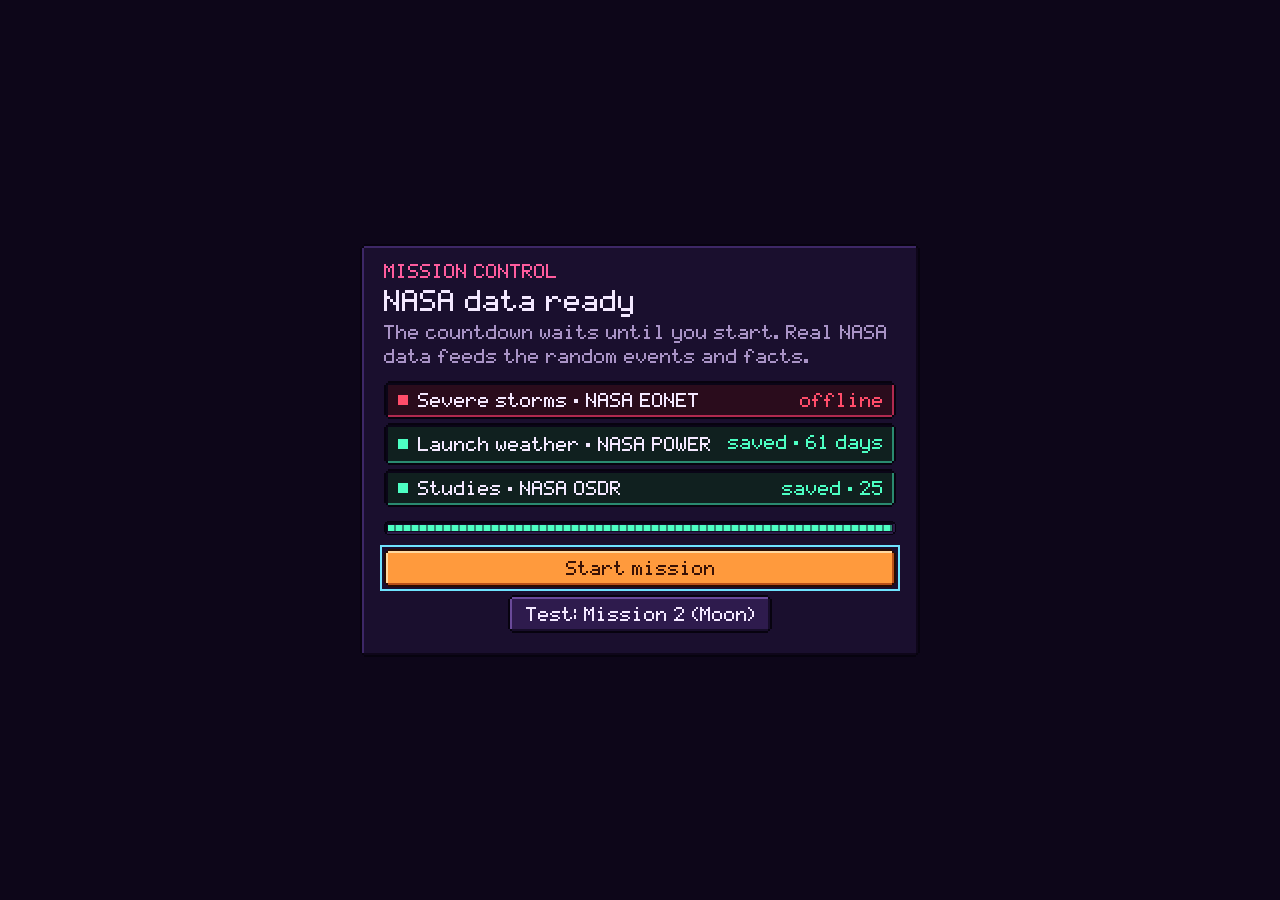
==== commit 4ef8b017: "Mission 2: launch, Earth orbit, flight and landing on the Moon - Planning: pick a landing site and p" ====
--- a/index.html
+++ b/index.html
@@ -6,14 +6,30 @@
   <title>First Mission: On the Ground</title>
   <link rel="stylesheet" href="style.css">
 </head>
-<body>
+<body class="fit-screen">
   <main class="game">
     <header class="topbar">
       <div>
         <h1 class="px">First Mission: On the Ground</h1>
         <p id="level-name" class="px"></p>
       </div>
-      <button id="mute-btn" class="icon-btn px" aria-label="Toggle sound">SOUND ON</button>
+      <section class="hud">
+        <div class="stat" id="stability-stat">
+          <span class="stat-label px">Stability</span>
+          <div class="bar"><div class="ghost"></div><div id="stability-bar" class="fill"></div></div>
+        </div>
+        <div class="stat" id="fuel-stat">
+          <span class="stat-label px">Fuel</span>
+          <div class="bar"><div class="ghost"></div><div id="fuel-bar" class="fill"></div></div>
+        </div>
+      </section>
+      <div class="top-btns">
+        <details class="log">
+          <summary class="icon-btn"><span class="px">LOG</span></summary>
+          <ol id="log"></ol>
+        </details>
+        <button id="mute-btn" class="icon-btn px" aria-label="Toggle sound">SOUND ON</button>
+      </div>
     </header>
 
     <div class="layout">
@@ -35,14 +51,18 @@
       </div>
 
       <div class="col-side">
-        <section class="hud">
-          <div class="stat" id="stability-stat">
-            <span class="stat-label px">Stability</span>
-            <div class="bar"><div class="ghost"></div><div id="stability-bar" class="fill"></div></div>
+        <section id="window-panel" class="window-panel" hidden>
+          <h2 class="px">Launch window</h2>
+          <p class="pxw window-intro">Real Kennedy Space Center weather from NASA POWER. Skip ahead to a GO day, then lock in your launch. Each day waited costs fuel and wears the systems. The window closes after day 7.</p>
+          <ol id="days" class="days"></ol>
+          <div class="day-detail">
+            <p id="day-title" class="px"></p>
+            <p id="day-reason" class="pxw"></p>
           </div>
-          <div class="stat" id="fuel-stat">
-            <span class="stat-label px">Fuel</span>
-            <div class="bar"><div class="ghost"></div><div id="fuel-bar" class="fill"></div></div>
+          <p id="wait-cost" class="pxw"></p>
+          <div class="window-btns">
+            <button id="skip-btn" class="px">Skip a day</button>
+            <button id="lock-btn" class="primary px">Launch on this day</button>
           </div>
         </section>
 
@@ -59,10 +79,6 @@
           <p id="hint" class="pxw"></p>
         </section>
 
-        <details class="log">
-          <summary><span class="px">Mission log</span></summary>
-          <ol id="log"></ol>
-        </details>
       </div>
     </div>
 
@@ -79,11 +95,13 @@
       <ul id="boot-list" class="boot-list">
         <li data-feed="flares"><span class="boot-dot"></span><span class="boot-name px">Solar flares · NASA DONKI</span><span class="boot-st px">connecting...</span></li>
         <li data-feed="storms"><span class="boot-dot"></span><span class="boot-name px">Severe storms · NASA EONET</span><span class="boot-st px">connecting...</span></li>
+        <li data-feed="weather"><span class="boot-dot"></span><span class="boot-name px">Launch weather · NASA POWER</span><span class="boot-st px">connecting...</span></li>
         <li data-feed="studies"><span class="boot-dot"></span><span class="boot-name px">Studies · NASA OSDR</span><span class="boot-st px">connecting...</span></li>
       </ul>
       <div class="boot-bar"><div></div></div>
       <button id="boot-start" class="primary px" disabled>Loading NASA data...</button>
       <button id="boot-skip" class="icon-btn px">Start without waiting</button>
+      <button id="boot-moon" class="icon-btn px">Test: Mission 2 (Moon)</button>
     </div>
   </div>
 
@@ -114,6 +132,8 @@
   <script src="src/pixeltext.js"></script>
   <script src="src/failures.js"></script>
   <script src="src/events.js"></script>
+  <script src="src/weather.js"></script>
+  <script src="data/power-ksc.js"></script>
   <script src="data/osdr-studies.js"></script>
   <script src="src/levels.js"></script>
   <script src="src/minigames.js"></script>
--- a/style.css
+++ b/style.css
@@ -83,7 +83,9 @@
 h2 { color: var(--accent); margin: 0 0 12px; }
 
 /* ---------- Scene ---------- */
-.scene-wrap { position: relative; border-image-source: var(--f-screen); padding: 0; }
+.scene-wrap { position: relative; border-image-source: var(--f-screen); padding: 0; overflow: hidden; container-type: inline-size; }
+/* Narrow scene: badge text drops to the small pixel size so it never spills out. */
+@container (max-width: 640px) { .scene-wx .px { --px: 1; } }
 #scene { display: block; width: 100%; aspect-ratio: 16 / 9; image-rendering: pixelated; }
 .scene-timer {
   position: absolute; top: 10px; right: 10px; display: flex; align-items: flex-end; gap: 4px;
@@ -345,3 +347,180 @@
 @media (prefers-reduced-motion: reduce) {
   *, *::before, *::after { animation-duration: 0.01ms !important; animation-iteration-count: 1 !important; transition-duration: 0.01ms !important; }
 }
+
+/* ---------- Launch window (weather planning) ---------- */
+body.planning .col-side > :not(#window-panel) { display: none; }
+.window-intro { color: var(--muted); margin: 0 0 12px; }
+.days { list-style: none; padding: 0; margin: 0 0 12px; display: grid; grid-template-columns: repeat(7, minmax(0, 1fr)); gap: 4px; }
+.days li {
+  display: grid; justify-items: center; gap: 4px; padding: 6px 2px;
+  border: 4px solid transparent; border-image: var(--f-well) 3 fill / 4px stretch;
+}
+.days li canvas { width: 32px; height: 32px; image-rendering: pixelated; }
+.days .d-date { --px: 2; color: var(--muted); }
+.days .d-go { --px: 2; }
+.days li.go .d-go { color: var(--good); }
+.days li.nogo .d-go { color: var(--bad); }
+.days li.past { opacity: 0.35; }
+.days li.now { border-image-source: var(--f-well-scan); }
+.days li.now .d-date { color: var(--text); }
+.day-detail { padding: 8px 10px; margin-bottom: 10px; border: 6px solid transparent; border-image: var(--f-well) 3 fill / 6px stretch; }
+#day-title { color: var(--text); margin: 0 0 8px; }
+#day-reason { color: var(--muted); margin: 0; }
+body.window-nogo #day-title { color: var(--bad); }
+body.window-go #day-title { color: var(--good); }
+#wait-cost { color: var(--accent); margin: 0 0 12px; }
+/* Side by side when there is room, stacked when the labels do not fit. */
+.window-btns { display: flex; flex-wrap: wrap; gap: 8px; }
+.window-btns button { flex: 1 1 auto; }
+body.timelapse .window-btns button { pointer-events: none; opacity: 0.5; }
+body.planning .scene-timer > span { display: none; }
+
+/* ---------- Mission 2: trip planning ---------- */
+.site-list { display: flex; flex-wrap: wrap; gap: 6px; margin-bottom: 10px; }
+.site-list button.on, .cargo-item.on { border-image-source: var(--f-primary); background-color: #ff9a3d; color: #3a1205; }
+.site-card { display: grid; grid-template-columns: auto 1fr; gap: 12px; padding: 8px; border: 6px solid transparent; border-image: var(--f-well) 3 fill / 6px stretch; }
+.site-card[hidden] { display: none; }
+#site-photo { width: 140px; height: 140px; object-fit: cover; image-rendering: pixelated; border: 2px solid var(--edge-hi); }
+#site-photo[hidden] { display: none; }
+#site-name { color: var(--accent); margin: 0 0 6px; }
+#site-region { --px: 1; color: var(--muted); margin: 0 0 10px; }
+.site-stats { list-style: none; padding: 0; margin: 0 0 10px; display: grid; gap: 6px; }
+.site-stats li { color: var(--text); }
+li.px { display: block; width: var(--pxw); height: var(--pxh); }
+#site-photo[hidden] + .site-info { grid-column: 1 / -1; }
+.site-info { min-width: 0; }
+.moon .col-side { min-width: 0; }
+#site-fact { color: var(--muted); }
+.budget-num { color: var(--text); margin: 6px 0 0; }
+.fuel-stack { position: relative; height: 18px; margin-top: 8px; display: flex; border: 4px solid transparent; border-image: var(--f-well) 3 fill / 4px stretch; overflow: hidden; }
+.fuel-stack .seg { height: 100%; transition: width 0.2s ease-out; }
+.seg-site { background: repeating-linear-gradient(90deg, var(--accent) 0 6px, #b8501a 6px 8px); }
+.seg-cargo { background: repeating-linear-gradient(90deg, var(--pink) 0 6px, #a02a60 6px 8px); }
+.seg-reserve { position: absolute; right: 0; top: 0; bottom: 0; width: 15%; background: repeating-linear-gradient(-45deg, rgba(77, 255, 195, 0.35) 0 3px, transparent 3px 6px); border-left: 2px solid var(--good); }
+.fuel-stack.over .seg-reserve { background: repeating-linear-gradient(-45deg, rgba(255, 77, 106, 0.6) 0 3px, transparent 3px 6px); border-left-color: var(--bad); }
+.fuel-legend { --px: 1; color: var(--muted); margin: 6px 0 0; }
+#budget-status { color: var(--muted); margin: 12px 0; }
+#budget-status.alert { color: var(--bad); }
+.cargo { list-style: none; padding: 0; margin: 0 0 10px; display: grid; grid-template-columns: 1fr; gap: 4px; }
+.cargo-item { width: 100%; display: grid; grid-template-columns: 32px 1fr auto; gap: 6px; align-items: center; height: auto; min-width: 0; padding: 4px 6px; text-align: left; }
+.cargo-item canvas { width: 32px; height: 32px; image-rendering: pixelated; }
+.cargo-item .c-name { justify-self: start; }
+.cargo-item .c-kg { --px: 1; color: var(--muted); }
+.cargo-item.on .c-kg { color: #3a1205; }
+#cargo-hint { color: var(--muted); min-height: 3em; }
+@media (max-width: 480px) { .site-card { grid-template-columns: 1fr; } }
+#map { display: block; width: 100%; aspect-ratio: 16 / 9; image-rendering: pixelated; }
+.moon .scene-timer { top: auto; bottom: 10px; }
+
+/* ---------- One-screen layout (desktop) ----------
+   The page fills exactly one window: header, then the two columns, then a one-line footer. The scene
+   sizes itself to the window height so scene + radio always fit; the side column scrolls only if a
+   very short window still cannot hold it. Phones keep the normal scrolling layout. */
+.top-btns { display: flex; gap: 8px; align-items: center; }
+.topbar .hud { border: 0; border-image: none; padding: 0; box-shadow: none; background: none; flex: 1; max-width: 460px; margin: 0 16px; }
+.topbar .log { position: relative; border: 0; border-image: none; padding: 0; box-shadow: none; background: none; }
+.topbar .log summary { list-style: none; display: inline-flex; align-items: center; justify-content: center; cursor: pointer;
+  border: 6px solid transparent; border-image: var(--f-btn) 3 / 6px stretch; background-color: #2e1b4d; background-clip: padding-box;
+  height: calc(var(--pxh, 14px) + 24px); padding: 0 12px; }
+.topbar .log summary::-webkit-details-marker { display: none; }
+.topbar .log summary .px { --px: 2; }
+.topbar .log ol { position: absolute; right: 0; top: calc(100% + 6px); z-index: 30; width: min(380px, 90vw); max-height: 50vh;
+  margin: 0; padding: 10px 10px 10px 28px; background: #12081f; border: 6px solid transparent; border-image: var(--f-panel) 3 fill / 6px stretch; }
+#hint:empty, #status:empty { display: none; }
+.supplies { grid-template-columns: 1fr 1fr; }
+.supply { grid-template-columns: 32px minmax(0, 1fr) auto; }
+.supply .supply-name { justify-self: stretch; }
+
+@media (min-width: 920px) {
+  body.fit-screen .game { height: 100vh; height: 100dvh; display: flex; flex-direction: column; padding: 10px 16px 6px; }
+  body.fit-screen .topbar { margin-bottom: 10px; flex: none; flex-wrap: nowrap; }
+  body.fit-screen .layout { flex: 1; min-height: 0; grid-template-rows: minmax(0, 1fr); }
+  body.fit-screen .col-main { position: static; min-height: 0; }
+  body.fit-screen .col-main .scene-wrap { width: min(100%, calc((100dvh - 250px) * 16 / 9)); justify-self: center; }
+  body.fit-screen .col-main .radio { min-height: 0; }
+  body.fit-screen .col-side { min-height: 0; overflow-y: auto; scrollbar-width: thin; scrollbar-color: #5c3a8c transparent; padding-right: 2px; }
+  body.fit-screen #portrait { width: 72px; height: 72px; }
+  body.fit-screen .radio { grid-template-columns: 84px 1fr; }
+  body.fit-screen section, body.fit-screen .log { padding: 8px 10px; }
+  body.fit-screen h2 { margin-bottom: 8px; padding-bottom: 4px; }
+  body.fit-screen .checklist { gap: 3px; margin-bottom: 8px; }
+  body.fit-screen .checklist li { padding: 2px 6px; border-width: 4px; border-image-width: 4px; }
+  body.fit-screen .checklist button { height: calc(var(--pxh, 14px) + 10px); }
+  body.fit-screen .supplies { gap: 3px; }
+  body.fit-screen .supply { padding: 2px 6px; }
+  body.fit-screen #launch-btn { padding: 8px; height: calc(var(--pxh, 14px) + 20px); }
+  body.fit-screen #status { margin-top: 6px; }
+  body.fit-screen footer { flex: none; margin-top: 4px; font-size: 0.68rem; white-space: nowrap; overflow: hidden; text-overflow: ellipsis; }
+}
+@media (min-width: 920px) and (max-width: 1200px) { h1 { --px: 2; } }
+/* Big screens: let the game grow with the window height (scene width + side column), not a fixed cap. */
+@media (min-width: 920px) {
+  body.fit-screen .game { max-width: max(1240px, calc((100dvh - 250px) * 16 / 9 + 500px)); }
+  body.fit-screen .col-main .scene-wrap { width: min(100%, max(320px, calc((100dvh - 250px) * 16 / 9))); }
+}
+@media (min-width: 920px) and (min-height: 560px) { body.fit-screen { overflow: hidden; } } /* the layout is sized to fit; no stray scrollbar */
+#boot-moon { display: block; margin: 8px auto 0; }
+
+/* Mission 2 flight: the planning panels hide while flying. */
+body.flying .budget, body.flying .cargo-section, body.flying .site-panel { display: none; }
+.flight-text, #flight-text, #landing-text { color: var(--text); margin: 0 0 12px; min-height: 3em; }
+.flight-btns { display: grid; gap: 6px; margin-bottom: 8px; }
+.flight-btns button { width: 100%; }
+.flight-btns button[hidden] { display: none; }
+#burn-btn.holding { border-image-source: var(--f-primary-down); background-color: #f08a30; }
+.flight-keys { color: var(--muted); margin: 0 0 10px; }
+.flight-log { list-style: none; padding: 0; margin: 0 0 10px; display: grid; gap: 4px; }
+.flight-log li { color: var(--muted); }
+.flight-log li.ok { color: var(--good); }
+.flight-log li.bad { color: var(--bad); }
+.flight-end { display: grid; gap: 6px; }
+.flight-end[hidden] { display: none; }
+body.flying .scene-timer { display: none; } /* the cockpit dashboard has its own trip readout */
+
+/* Mission 2 flight: full-screen chase camera with the controls floating on top. */
+body.flying { overflow: hidden; }
+body.flying .scene-wrap { position: fixed; inset: 0; z-index: 50; border: 0; background: #03020a; }
+body.flying #map { width: 100vw; height: 100vh; aspect-ratio: auto; object-fit: contain; }
+body.flying .flight-panel { position: fixed; right: 16px; bottom: 16px; z-index: 60; width: min(380px, calc(100vw - 32px)); }
+body.flying .radio { position: fixed; left: 16px; bottom: 16px; z-index: 60; width: min(520px, calc(100vw - 430px)); min-height: 0; }
+body.flying .topbar { position: fixed; top: 8px; right: 16px; z-index: 60; margin: 0; padding: 0; border: 0; }
+body.flying .topbar > div:first-child { display: none; }
+@media (max-width: 760px) { body.flying .radio { display: none; } }
+.flight-keys[hidden] { display: none; }
+.land-pad { display: grid; grid-template-columns: 1fr 1.4fr 1fr; gap: 6px; margin-bottom: 8px; }
+.land-pad button { width: 100%; touch-action: none; }
+.land-pad button.holding, #thrust-btn.holding { filter: brightness(1.3); }
+.go-btn { width: 100%; margin-bottom: 8px; }
+.go-btn[hidden], .landing-end[hidden], .launch-end[hidden], .land-pad[hidden] { display: none; }
+.landing-end, .launch-end { display: grid; gap: 6px; }
+
+/* Mission 2 planning: three columns. Left: map, chosen site, radio. Middle: sites and fuel. Right: cargo. */
+.col-mid { display: grid; gap: 12px; align-content: start; min-width: 0; }
+body.flying #site-card { display: none; }
+@media (min-width: 920px) {
+  .moon .layout { grid-template-columns: minmax(0, 2fr) minmax(250px, 1fr) minmax(250px, 1fr); }
+  body.fit-screen .moon .col-main { grid-template-rows: auto auto auto; align-content: start; }
+  body.fit-screen .moon .col-main .scene-wrap { width: min(100%, max(320px, calc((100dvh - 350px) * 16 / 9))); }
+  body.fit-screen .moon .col-mid, body.fit-screen .moon .col-side { min-height: 0; overflow-y: auto; scrollbar-width: thin; scrollbar-color: #5c3a8c transparent; }
+  body.fit-screen .moon .scene-timer .timer { --px: 2; }
+  body.fit-screen .moon .scene-timer { padding: 4px 8px; }
+  body.fit-screen .moon .col-main .radio { min-height: 84px; }
+  body.fit-screen .moon .site-card { padding: 6px; gap: 10px; }
+  body.fit-screen .moon #site-photo { width: 96px; height: 96px; }
+  body.fit-screen .moon #site-region, body.fit-screen .moon .site-stats { margin-bottom: 4px; }
+  body.fit-screen .moon .site-stats { gap: 3px; }
+  body.fit-screen .moon .site-list { display: grid; gap: 3px; margin-bottom: 0; }
+  body.fit-screen .moon .site-list button { width: 100%; height: calc(var(--pxh, 14px) + 12px); justify-content: start; text-align: left; padding: 0 10px; }
+  body.fit-screen .moon .site-stats { grid-template-columns: auto auto; column-gap: 18px; justify-content: start; }
+  body.fit-screen .moon #site-fact { display: none; } /* the radio reads the site fact out; keeps the card short */
+  body.fit-screen .moon .cargo-section h2 { margin-bottom: 6px; }
+  body.fit-screen .moon .cargo { gap: 3px; margin-bottom: 4px; }
+  body.fit-screen .moon .cargo-item { padding: 0 6px; grid-template-columns: 20px minmax(0, 1fr) auto; }
+  body.fit-screen .moon .cargo-item canvas { width: 20px; height: 20px; }
+  body.fit-screen .moon #cargo-hint { min-height: 0; margin: 0; }
+  body.fit-screen .moon #budget-status { margin: 6px 0; }
+}
+
+/* Flying and landing stay full screen even with the one-screen planning layout. */
+body.fit-screen.flying .moon .col-main .scene-wrap { width: auto; justify-self: stretch; }
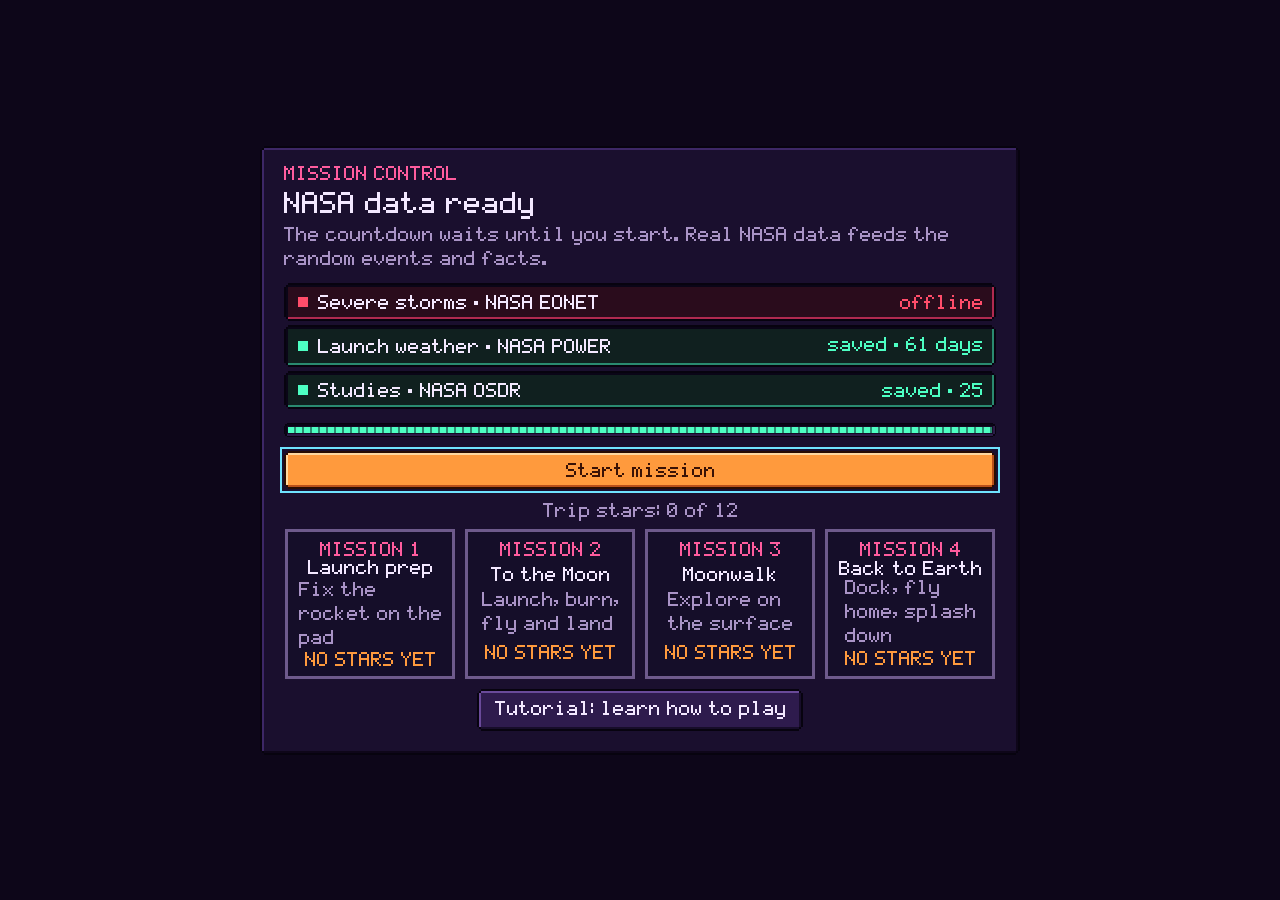
==== commit 3c43fc30: "Missions 3 and 4, mission menu, saved campaign and tutorial - Mission 3: moonwalks with minigames, r" ====
--- a/index.html
+++ b/index.html
@@ -4,7 +4,7 @@
   <meta charset="utf-8">
   <meta name="viewport" content="width=device-width, initial-scale=1">
   <title>First Mission: On the Ground</title>
-  <link rel="stylesheet" href="style.css">
+  <link rel="stylesheet" href="style.css?v=7">
 </head>
 <body class="fit-screen">
   <main class="game">
@@ -101,7 +101,14 @@
       <div class="boot-bar"><div></div></div>
       <button id="boot-start" class="primary px" disabled>Loading NASA data...</button>
       <button id="boot-skip" class="icon-btn px">Start without waiting</button>
-      <button id="boot-moon" class="icon-btn px">Test: Mission 2 (Moon)</button>
+      <p id="boot-trip" class="boot-trip px"></p>
+      <nav class="mission-select" aria-label="Choose a mission">
+        <a class="mission-card" data-m="1" href="#"><span class="card-n px">MISSION 1</span><span class="card-t px">Launch prep</span><span class="card-b pxw">Fix the rocket on the pad</span><span class="card-stars px"></span></a>
+        <a class="mission-card" data-m="2" href="moon.html"><span class="card-n px">MISSION 2</span><span class="card-t px">To the Moon</span><span class="card-b pxw">Launch, burn, fly and land</span><span class="card-stars px"></span></a>
+        <a class="mission-card" data-m="3" href="surface.html"><span class="card-n px">MISSION 3</span><span class="card-t px">Moonwalk</span><span class="card-b pxw">Explore on the surface</span><span class="card-stars px"></span></a>
+        <a class="mission-card" data-m="4" href="earth.html"><span class="card-n px">MISSION 4</span><span class="card-t px">Back to Earth</span><span class="card-b pxw">Dock, fly home, splash down</span><span class="card-stars px"></span></a>
+      </nav>
+      <a class="icon-btn px boot-tut" href="tutorial.html">Tutorial: learn how to play</a>
     </div>
   </div>
 
@@ -124,21 +131,23 @@
       <p id="end-stars" class="stars"></p>
       <p id="end-msg" class="pxw"></p>
       <button id="end-btn" class="primary px"></button>
+      <button id="end-moon" class="primary px" hidden>Mission 2: To the Moon</button>
     </div>
   </div>
 
-  <script src="src/config.js"></script>
-  <script src="src/sfx.js"></script>
-  <script src="src/pixeltext.js"></script>
-  <script src="src/failures.js"></script>
-  <script src="src/events.js"></script>
-  <script src="src/weather.js"></script>
-  <script src="data/power-ksc.js"></script>
-  <script src="data/osdr-studies.js"></script>
-  <script src="src/levels.js"></script>
-  <script src="src/minigames.js"></script>
-  <script src="src/game.js"></script>
-  <script src="src/render.js"></script>
-  <script src="src/main.js"></script>
+  <script src="src/config.js?v=7"></script>
+  <script src="src/campaign.js?v=7"></script>
+  <script src="src/sfx.js?v=7"></script>
+  <script src="src/pixeltext.js?v=7"></script>
+  <script src="src/failures.js?v=7"></script>
+  <script src="src/events.js?v=7"></script>
+  <script src="src/weather.js?v=7"></script>
+  <script src="data/power-ksc.js?v=7"></script>
+  <script src="data/osdr-studies.js?v=7"></script>
+  <script src="src/levels.js?v=7"></script>
+  <script src="src/minigames.js?v=7"></script>
+  <script src="src/game.js?v=7"></script>
+  <script src="src/render.js?v=7"></script>
+  <script src="src/main.js?v=7"></script>
 </body>
 </html>
--- a/style.css
+++ b/style.css
@@ -55,8 +55,8 @@
 }
 /* .pxw: wrapped pixel text for sentences; height follows the drawn lines. */
 .pxw { font-size: 0 !important; line-height: 0 !important; display: block; height: var(--pxh, 14px); background-repeat: no-repeat; background-position: left top; background-size: var(--pxw) var(--pxh); image-rendering: pixelated; }
-span.px, p.px, h1.px, h2.px, strong.px, em.px { display: inline-block; width: var(--pxw); height: var(--pxh); padding: 0; }
-p.px, h1.px, h2.px { display: block; }
+span.px, p.px, h1.px, h2.px, h3.px, a.px, strong.px, em.px { display: inline-block; width: var(--pxw); height: var(--pxh); padding: 0; }
+p.px, h1.px, h2.px, h3.px { display: block; }
 
 /* ---------- Frames ---------- */
 .frame, section, .log, .scene-wrap, .overlay-box {
@@ -133,14 +133,14 @@
 @keyframes float-up { from { transform: translateY(6px); opacity: 0; } 15% { opacity: 1; transform: none; } to { transform: translateY(-22px); opacity: 0; } }
 
 /* ---------- Buttons ---------- */
-button {
+button, a.icon-btn {
   font: inherit; color: var(--text); cursor: pointer;
   /* No "fill" here: the pixel-font label is a background image and must not be painted over. */
   border: 6px solid transparent; border-image: var(--f-btn) 3 / 6px stretch;
   background-color: #2e1b4d; background-clip: padding-box; padding: 0 12px;
   min-width: calc(var(--pxw, 0px) + 36px); height: calc(var(--pxh, 14px) + 24px);
 }
-button:hover:not(:disabled) { border-image-source: var(--f-btn-hi); background-color: #3d2566; }
+button:hover:not(:disabled), a.icon-btn:hover { border-image-source: var(--f-btn-hi); background-color: #3d2566; }
 button:active:not(:disabled) { border-image-source: var(--f-btn-down); background-color: #24153d; background-position: center calc(50% + 2px); }
 button:focus-visible { outline: 2px solid var(--cyan); outline-offset: 2px; }
 button:disabled { cursor: default; opacity: 0.45; }
@@ -304,11 +304,12 @@
 .stars span.off { color: var(--dim); }
 @keyframes star-in { from { transform: scale(0); } to { transform: none; } }
 #end-msg { color: var(--muted); margin: 0 0 12px; background-position: center top; }
-#end-btn { --px: 2; margin-top: 8px; }
+#end-btn, #end-moon { --px: 2; margin-top: 8px; }
+#end-moon[hidden] { display: none; }
 
 /* ---------- Loading screen ---------- */
 .boot { z-index: 70; background: var(--bg); }
-.boot-box { max-width: 560px; text-align: left; }
+.boot-box { max-width: 760px; text-align: left; }
 .boot-box > .px { margin-left: 0; }
 .boot-kicker { color: var(--pink); animation: none; }
 .boot-box h2 { --px: 3; }
@@ -460,7 +461,6 @@
   body.fit-screen .col-main .scene-wrap { width: min(100%, max(320px, calc((100dvh - 250px) * 16 / 9))); }
 }
 @media (min-width: 920px) and (min-height: 560px) { body.fit-screen { overflow: hidden; } } /* the layout is sized to fit; no stray scrollbar */
-#boot-moon { display: block; margin: 8px auto 0; }
 
 /* Mission 2 flight: the planning panels hide while flying. */
 body.flying .budget, body.flying .cargo-section, body.flying .site-panel { display: none; }
@@ -524,3 +524,37 @@
 
 /* Flying and landing stay full screen even with the one-screen planning layout. */
 body.fit-screen.flying .moon .col-main .scene-wrap { width: auto; justify-self: stretch; }
+body.fit-screen.launching .col-main .scene-wrap { width: auto; justify-self: stretch; } /* full screen beats the one-screen width */
+#mission3-btn[hidden], #patch-btn[hidden] { display: none; }
+
+/* ---------- Mission select (centred) and tutorial link ---------- */
+.boot-trip { color: var(--muted); text-align: center; margin: 14px 0 8px; }
+.mission-select { display: grid; grid-template-columns: repeat(auto-fit, minmax(150px, 170px)); gap: 10px; justify-content: center; margin: 0 auto 10px; }
+.mission-card { text-decoration: none; display: grid; gap: 4px; justify-items: center; text-align: center; padding: 10px 8px; cursor: pointer; color: var(--text); background: rgba(20, 14, 40, 0.8); border: 3px solid var(--dim); font: inherit; }
+.mission-card:hover, .mission-card:focus-visible { border-color: var(--cyan); transform: translateY(-2px); }
+.mission-card .card-n { color: var(--pink); }
+.mission-card .card-t { --px: 2; color: var(--text); }
+.mission-card .card-b { color: var(--muted); width: 100%; background-position: center top; }
+.mission-card .card-stars { color: var(--accent); }
+.boot-box .boot-tut { display: block; width: fit-content; margin: 8px auto 0; text-decoration: none; }
+.boot-box .boot-trip { margin-left: auto; }
+a.icon-btn { text-decoration: none; display: inline-flex; align-items: center; justify-content: center; }
+.landing-end, .launch-end { justify-items: center; }
+.landing-end .primary { --px: 2; }
+.trip-summary { text-align: center; color: var(--text); margin: 6px 0; }
+
+/* ---------- Tutorial ---------- */
+body.tutorial .game { max-width: 980px; margin: 0 auto; padding-inline: 16px; }
+.tut-nav { display: flex; flex-wrap: wrap; gap: 6px; margin: 4px 0 14px; position: sticky; top: 0; z-index: 5; padding: 6px 0; background: var(--bg); }
+.tut-chapter { margin-bottom: 18px; display: grid; gap: 10px; }
+.tut-chapter > h2 { --px: 3; color: var(--accent); }
+.tut-scene { width: min(100%, 880px); justify-self: center; }
+.tut-scene canvas, #drill-canvas { display: block; width: 100%; height: auto; image-rendering: pixelated; }
+.tut-demo-note { color: var(--muted); text-align: center; }
+.tut-block h3, .tut-fact h3 { --px: 2; color: var(--cyan); margin: 0 0 4px; }
+.tut-fact { border-left: 4px solid var(--pink); padding-left: 10px; }
+.tut-fact h3 { color: var(--pink); }
+.drill-list { display: flex; flex-wrap: wrap; gap: 8px; justify-content: center; }
+.drill-coach { text-align: center; min-height: 28px; --px: 2; color: var(--text); }
+.drill-pad { display: flex; flex-wrap: wrap; gap: 6px; justify-content: center; }
+#drill-again { justify-self: center; }
